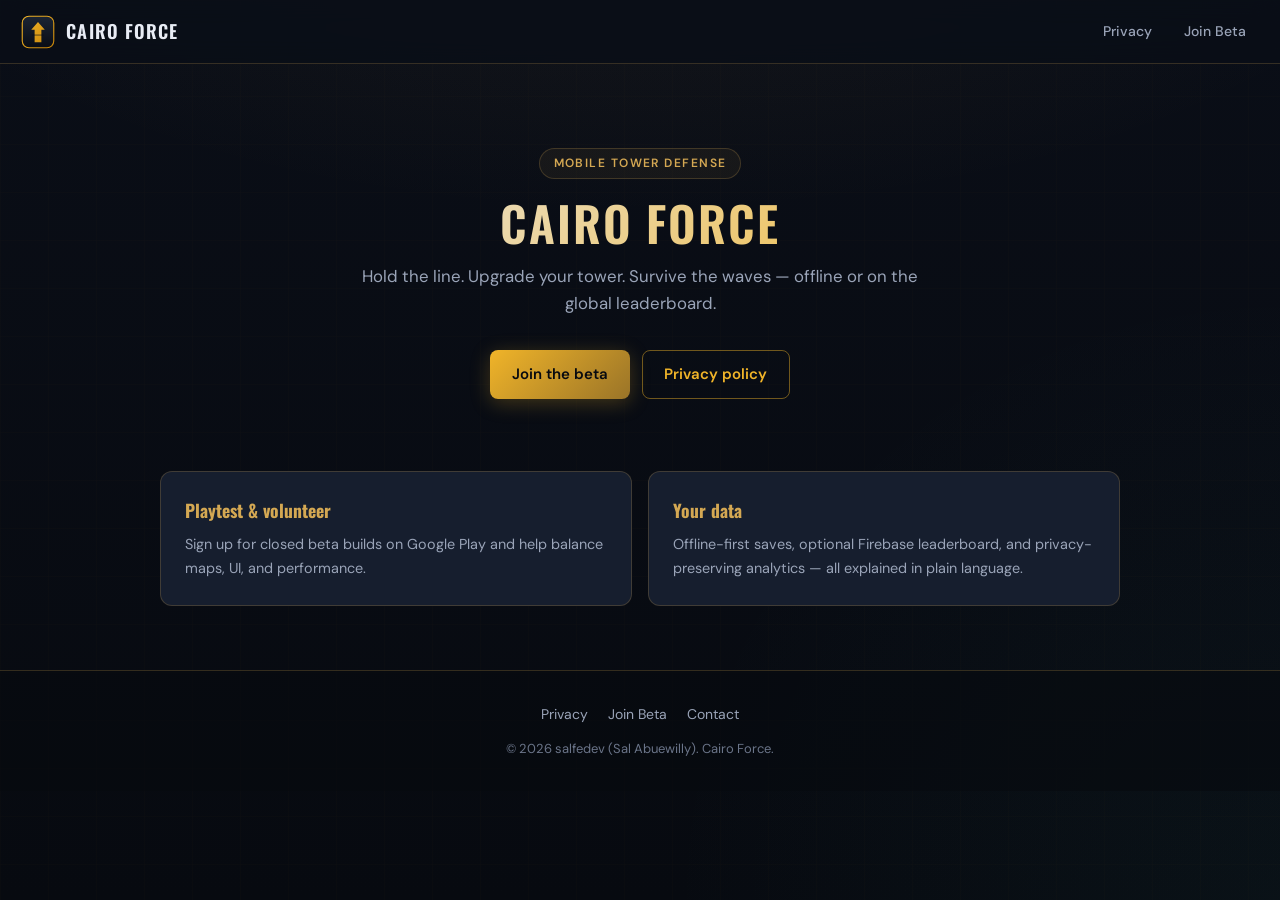
==== cairo-force/index.html @ aac66200 "Deploy Cairo Force landing and join-beta signup pages." ====
<!DOCTYPE html>
<html lang="en">
<head>
  <meta charset="utf-8">
  <meta name="viewport" content="width=device-width, initial-scale=1">
  <meta name="description" content="Cairo Force — tactical tower defense for Android. Privacy policy and beta signup.">
  <title>Cairo Force</title>
  <link rel="stylesheet" href="css/cairo-force.css">
  <link rel="icon" href="assets/logo-mark.svg" type="image/svg+xml">
</head>
<body>
  <a class="skip-link" href="#main">Skip to content</a>

  <header class="site-header">
    <a class="site-brand" href="index.html">
      <img src="assets/logo-mark.svg" alt="" width="36" height="36">
      <span>Cairo Force</span>
    </a>
    <nav class="site-nav" aria-label="Primary">
      <a href="privacy.html">Privacy</a>
      <a href="join-beta.html">Join Beta</a>
    </nav>
  </header>

  <main id="main">
    <section class="hero">
      <p class="hero-badge">Mobile tower defense</p>
      <h1>Cairo Force</h1>
      <p class="subtitle">Hold the line. Upgrade your tower. Survive the waves — offline or on the global leaderboard.</p>
      <div class="landing-actions">
        <a class="btn btn-primary" href="join-beta.html">Join the beta</a>
        <a class="btn btn-secondary" href="privacy.html">Privacy policy</a>
      </div>
    </section>

    <div class="landing-card-grid">
      <a class="landing-card" href="join-beta.html">
        <h2>Playtest &amp; volunteer</h2>
        <p>Sign up for closed beta builds on Google Play and help balance maps, UI, and performance.</p>
      </a>
      <a class="landing-card" href="privacy.html">
        <h2>Your data</h2>
        <p>Offline-first saves, optional Firebase leaderboard, and privacy-preserving analytics — all explained in plain language.</p>
      </a>
    </div>
  </main>

  <footer class="site-footer">
    <nav aria-label="Footer">
      <a href="privacy.html">Privacy</a>
      <a href="join-beta.html">Join Beta</a>
      <a href="mailto:sal.abuewilly@gmail.com">Contact</a>
    </nav>
    <p class="copy">&copy; 2026 salfedev (Sal Abuewilly). Cairo Force.</p>
  </footer>
</body>
</html>
---- cairo-force/css/cairo-force.css ----
/* Cairo Force — public web design system
   Mobile-first · dark tactical · desert gold accents */

@import url("https://fonts.googleapis.com/css2?family=DM+Sans:ital,opsz,wght@0,9..40,400;0,9..40,500;0,9..40,600;0,9..40,700;1,9..40,400&family=Oswald:wght@500;600&display=swap");

:root {
  --cf-bg-deep: #070a10;
  --cf-bg: #0a0e17;
  --cf-bg-raised: #121824;
  --cf-bg-card: #161e2e;
  --cf-border: rgba(212, 168, 83, 0.22);
  --cf-border-strong: rgba(240, 180, 41, 0.45);
  --cf-gold: #d4a853;
  --cf-gold-bright: #f0b429;
  --cf-gold-dim: #9a7428;
  --cf-text: #e8ecf4;
  --cf-text-muted: #9aa4b8;
  --cf-text-dim: #6b7589;
  --cf-accent-cyan: #4ecdc4;
  --cf-danger: #e05d5d;
  --cf-success: #5cb87a;
  --cf-focus: #f0b429;
  --cf-radius: 12px;
  --cf-radius-sm: 8px;
  --cf-shadow: 0 16px 48px rgba(0, 0, 0, 0.45);
  --cf-header-h: 64px;
  --cf-font: "DM Sans", system-ui, -apple-system, "Segoe UI", sans-serif;
  --cf-display: "Oswald", "DM Sans", sans-serif;
  --cf-max: 720px;
  --cf-wide: 960px;
}

*, *::before, *::after { box-sizing: border-box; }

html {
  scroll-behavior: smooth;
  -webkit-text-size-adjust: 100%;
}

body {
  margin: 0;
  min-height: 100vh;
  font-family: var(--cf-font);
  font-size: 1rem;
  line-height: 1.65;
  color: var(--cf-text);
  background-color: var(--cf-bg-deep);
  background-image:
    radial-gradient(ellipse 120% 80% at 50% -20%, rgba(212, 168, 83, 0.08), transparent 55%),
    radial-gradient(circle at 100% 100%, rgba(78, 205, 196, 0.04), transparent 40%),
    linear-gradient(180deg, var(--cf-bg) 0%, var(--cf-bg-deep) 100%);
  background-attachment: fixed;
}

/* Tactical grid overlay */
body::before {
  content: "";
  position: fixed;
  inset: 0;
  pointer-events: none;
  opacity: 0.035;
  background-image:
    linear-gradient(rgba(212, 168, 83, 0.5) 1px, transparent 1px),
    linear-gradient(90deg, rgba(212, 168, 83, 0.5) 1px, transparent 1px);
  background-size: 48px 48px;
  z-index: 0;
}

.skip-link {
  position: absolute;
  top: -100%;
  left: 16px;
  z-index: 9999;
  padding: 0.75rem 1.25rem;
  background: var(--cf-gold-bright);
  color: var(--cf-bg-deep);
  font-weight: 600;
  text-decoration: none;
  border-radius: var(--cf-radius-sm);
}

.skip-link:focus {
  top: 12px;
  outline: 3px solid var(--cf-text);
  outline-offset: 2px;
}

.site-header {
  position: sticky;
  top: 0;
  z-index: 100;
  height: var(--cf-header-h);
  display: flex;
  align-items: center;
  justify-content: space-between;
  padding: 0 1.25rem;
  background: rgba(10, 14, 23, 0.88);
  backdrop-filter: blur(12px);
  -webkit-backdrop-filter: blur(12px);
  border-bottom: 1px solid var(--cf-border);
}

.site-brand {
  display: flex;
  align-items: center;
  gap: 0.65rem;
  text-decoration: none;
  color: var(--cf-text);
}

.site-brand img {
  width: 36px;
  height: 36px;
  flex-shrink: 0;
}

.site-brand span {
  font-family: var(--cf-display);
  font-size: 1.15rem;
  font-weight: 600;
  letter-spacing: 0.06em;
  text-transform: uppercase;
}

.site-nav {
  display: flex;
  gap: 0.35rem;
}

.site-nav a {
  padding: 0.45rem 0.85rem;
  font-size: 0.875rem;
  font-weight: 500;
  color: var(--cf-text-muted);
  text-decoration: none;
  border-radius: var(--cf-radius-sm);
  transition: color 0.15s, background 0.15s;
}

.site-nav a:hover,
.site-nav a[aria-current="page"] {
  color: var(--cf-gold-bright);
  background: rgba(240, 180, 41, 0.08);
}

main {
  position: relative;
  z-index: 1;
  width: min(100% - 2rem, var(--cf-wide));
  margin: 0 auto;
  padding: 2rem 0 4rem;
}

.hero {
  text-align: center;
  padding: 2.5rem 1rem 2rem;
  margin-bottom: 2rem;
}

.hero-badge {
  display: inline-block;
  padding: 0.3rem 0.85rem;
  margin-bottom: 1rem;
  font-size: 0.75rem;
  font-weight: 600;
  letter-spacing: 0.12em;
  text-transform: uppercase;
  color: var(--cf-gold);
  border: 1px solid var(--cf-border);
  border-radius: 999px;
  background: rgba(212, 168, 83, 0.06);
}

.hero h1 {
  margin: 0 0 0.75rem;
  font-family: var(--cf-display);
  font-size: clamp(2rem, 6vw, 3rem);
  font-weight: 600;
  letter-spacing: 0.04em;
  line-height: 1.15;
  text-transform: uppercase;
  background: linear-gradient(135deg, var(--cf-text) 0%, var(--cf-gold-bright) 100%);
  -webkit-background-clip: text;
  background-clip: text;
  -webkit-text-fill-color: transparent;
}

.hero .subtitle {
  margin: 0 auto;
  max-width: 36rem;
  font-size: 1.05rem;
  color: var(--cf-text-muted);
}

.hero .meta {
  margin-top: 1rem;
  font-size: 0.875rem;
  color: var(--cf-text-dim);
}

.card {
  background: var(--cf-bg-card);
  border: 1px solid var(--cf-border);
  border-radius: var(--cf-radius);
  box-shadow: var(--cf-shadow);
  overflow: hidden;
}

.card-inner {
  padding: 1.5rem;
}

@media (min-width: 640px) {
  .card-inner { padding: 2rem 2.25rem; }
}

/* Privacy layout */
.privacy-layout {
  display: grid;
  gap: 1.5rem;
}

@media (min-width: 900px) {
  .privacy-layout {
    grid-template-columns: 200px 1fr;
    align-items: start;
  }
}

.section-nav {
  position: sticky;
  top: calc(var(--cf-header-h) + 1rem);
}

.section-nav ul {
  list-style: none;
  margin: 0;
  padding: 0;
  display: none;
  flex-direction: column;
  gap: 0.15rem;
}

@media (min-width: 900px) {
  .section-nav ul { display: flex; }
}

.section-nav a {
  display: block;
  padding: 0.4rem 0.65rem;
  font-size: 0.8125rem;
  color: var(--cf-text-muted);
  text-decoration: none;
  border-left: 2px solid transparent;
  border-radius: 0 var(--cf-radius-sm) var(--cf-radius-sm) 0;
  transition: color 0.15s, border-color 0.15s, background 0.15s;
}

.section-nav a:hover,
.section-nav a.is-active {
  color: var(--cf-gold-bright);
  border-left-color: var(--cf-gold-bright);
  background: rgba(240, 180, 41, 0.06);
}

/* Mobile accordion nav */
.section-nav-toggle {
  display: flex;
  width: 100%;
  align-items: center;
  justify-content: space-between;
  padding: 0.85rem 1rem;
  font-family: var(--cf-font);
  font-size: 0.9rem;
  font-weight: 600;
  color: var(--cf-text);
  background: var(--cf-bg-raised);
  border: 1px solid var(--cf-border);
  border-radius: var(--cf-radius-sm);
  cursor: pointer;
}

.section-nav-toggle svg {
  width: 18px;
  height: 18px;
  transition: transform 0.2s;
}

.section-nav.is-open .section-nav-toggle svg {
  transform: rotate(180deg);
}

.section-nav.is-open ul {
  display: flex;
  margin-top: 0.5rem;
  padding: 0.5rem;
  background: var(--cf-bg-raised);
  border: 1px solid var(--cf-border);
  border-radius: var(--cf-radius-sm);
}

@media (min-width: 900px) {
  .section-nav-toggle { display: none; }
}

.policy-content section {
  scroll-margin-top: calc(var(--cf-header-h) + 1rem);
  padding: 1.5rem 0;
  border-bottom: 1px solid rgba(212, 168, 83, 0.1);
}

.policy-content section:last-child {
  border-bottom: none;
  padding-bottom: 0;
}

.policy-content h2 {
  margin: 0 0 0.85rem;
  font-family: var(--cf-display);
  font-size: 1.25rem;
  font-weight: 600;
  letter-spacing: 0.03em;
  color: var(--cf-gold);
}

.policy-content p,
.policy-content li {
  color: var(--cf-text-muted);
}

.policy-content ul {
  margin: 0.5rem 0 1rem;
  padding-left: 1.25rem;
}

.policy-content li { margin-bottom: 0.35rem; }

.policy-content a {
  color: var(--cf-gold-bright);
  text-decoration: underline;
  text-underline-offset: 2px;
}

.policy-content a:hover { color: var(--cf-text); }

.policy-content code {
  padding: 0.15rem 0.4rem;
  font-size: 0.85em;
  background: rgba(0, 0, 0, 0.35);
  border-radius: 4px;
  color: var(--cf-accent-cyan);
}

.cta-inline {
  margin-top: 2rem;
  padding: 1.25rem;
  text-align: center;
  background: rgba(212, 168, 83, 0.06);
  border: 1px solid var(--cf-border);
  border-radius: var(--cf-radius-sm);
}

.cta-inline p {
  margin: 0 0 0.75rem;
  color: var(--cf-text-muted);
}

/* Buttons */
.btn {
  display: inline-flex;
  align-items: center;
  justify-content: center;
  gap: 0.4rem;
  padding: 0.7rem 1.35rem;
  font-family: var(--cf-font);
  font-size: 0.9375rem;
  font-weight: 600;
  text-decoration: none;
  border: none;
  border-radius: var(--cf-radius-sm);
  cursor: pointer;
  transition: transform 0.12s, box-shadow 0.15s, background 0.15s;
}

.btn:active { transform: scale(0.98); }

.btn-primary {
  color: var(--cf-bg-deep);
  background: linear-gradient(135deg, var(--cf-gold-bright), var(--cf-gold-dim));
  box-shadow: 0 4px 20px rgba(240, 180, 41, 0.25);
}

.btn-primary:hover {
  box-shadow: 0 6px 28px rgba(240, 180, 41, 0.35);
}

.btn-secondary {
  color: var(--cf-gold-bright);
  background: transparent;
  border: 1px solid var(--cf-border-strong);
}

.btn-secondary:hover {
  background: rgba(240, 180, 41, 0.08);
}

.btn:disabled {
  opacity: 0.55;
  cursor: not-allowed;
  transform: none;
}

/* Landing */
.landing-actions {
  display: flex;
  flex-wrap: wrap;
  gap: 0.75rem;
  justify-content: center;
  margin-top: 2rem;
}

.landing-card-grid {
  display: grid;
  gap: 1rem;
  margin-top: 2.5rem;
}

@media (min-width: 560px) {
  .landing-card-grid { grid-template-columns: 1fr 1fr; }
}

.landing-card {
  padding: 1.5rem;
  background: var(--cf-bg-card);
  border: 1px solid var(--cf-border);
  border-radius: var(--cf-radius);
  text-decoration: none;
  color: inherit;
  transition: border-color 0.15s, transform 0.15s;
}

.landing-card:hover {
  border-color: var(--cf-border-strong);
  transform: translateY(-2px);
}

.landing-card h2 {
  margin: 0 0 0.5rem;
  font-family: var(--cf-display);
  font-size: 1.1rem;
  color: var(--cf-gold);
}

.landing-card p {
  margin: 0;
  font-size: 0.9rem;
  color: var(--cf-text-muted);
}

/* Forms */
.form-card {
  max-width: var(--cf-max);
  margin: 0 auto;
}

.form-group {
  margin-bottom: 1.25rem;
}

.form-group label,
.field-label {
  display: block;
  margin-bottom: 0.4rem;
  font-size: 0.875rem;
  font-weight: 600;
  color: var(--cf-text);
}

.form-group .hint {
  display: block;
  margin-top: 0.3rem;
  font-size: 0.8125rem;
  color: var(--cf-text-dim);
}

.form-group input[type="email"],
.form-group input[type="text"],
.form-group textarea {
  width: 100%;
  padding: 0.75rem 1rem;
  font-family: var(--cf-font);
  font-size: 1rem;
  color: var(--cf-text);
  background: var(--cf-bg-raised);
  border: 1px solid var(--cf-border);
  border-radius: var(--cf-radius-sm);
  transition: border-color 0.15s, box-shadow 0.15s;
}

.form-group input:focus,
.form-group textarea:focus {
  outline: none;
  border-color: var(--cf-gold);
  box-shadow: 0 0 0 3px rgba(240, 180, 41, 0.15);
}

.form-group textarea {
  min-height: 100px;
  resize: vertical;
}

.form-group.has-error input,
.form-group.has-error textarea {
  border-color: var(--cf-danger);
}

.field-error {
  display: none;
  margin-top: 0.35rem;
  font-size: 0.8125rem;
  color: var(--cf-danger);
}

.form-group.has-error .field-error { display: block; }

.role-toggle {
  display: flex;
  flex-wrap: wrap;
  gap: 0.5rem;
}

.role-toggle input {
  position: absolute;
  opacity: 0;
  pointer-events: none;
}

.role-toggle label {
  padding: 0.55rem 1rem;
  font-size: 0.875rem;
  font-weight: 500;
  color: var(--cf-text-muted);
  background: var(--cf-bg-raised);
  border: 1px solid var(--cf-border);
  border-radius: var(--cf-radius-sm);
  cursor: pointer;
  transition: all 0.15s;
}

.role-toggle input:checked + label {
  color: var(--cf-bg-deep);
  background: var(--cf-gold-bright);
  border-color: var(--cf-gold-bright);
}

.role-toggle input:focus-visible + label {
  outline: 2px solid var(--cf-focus);
  outline-offset: 2px;
}

.checkbox-group {
  display: flex;
  flex-direction: column;
  gap: 0.5rem;
}

.checkbox-row {
  display: flex;
  align-items: center;
  gap: 0.6rem;
  cursor: pointer;
}

.checkbox-row input[type="checkbox"] {
  width: 1.1rem;
  height: 1.1rem;
  accent-color: var(--cf-gold-bright);
}

.consent-row {
  display: flex;
  align-items: flex-start;
  gap: 0.6rem;
  font-size: 0.875rem;
  color: var(--cf-text-muted);
}

.consent-row input { margin-top: 0.2rem; accent-color: var(--cf-gold-bright); }

.consent-row a { color: var(--cf-gold-bright); }

.form-actions {
  margin-top: 1.5rem;
}

.form-status {
  display: none;
  margin-top: 1rem;
  padding: 0.85rem 1rem;
  border-radius: var(--cf-radius-sm);
  font-size: 0.9rem;
}

.form-status.is-visible { display: block; }

.form-status.success {
  color: #b8f0c8;
  background: rgba(92, 184, 122, 0.12);
  border: 1px solid rgba(92, 184, 122, 0.35);
}

.form-status.error {
  color: #f5c0c0;
  background: rgba(224, 93, 93, 0.12);
  border: 1px solid rgba(224, 93, 93, 0.35);
}

/* Footer */
.site-footer {
  position: relative;
  z-index: 1;
  margin-top: auto;
  padding: 2rem 1.25rem;
  text-align: center;
  border-top: 1px solid var(--cf-border);
  background: rgba(7, 10, 16, 0.6);
}

.site-footer nav {
  display: flex;
  flex-wrap: wrap;
  justify-content: center;
  gap: 0.5rem 1.25rem;
  margin-bottom: 0.75rem;
}

.site-footer a {
  font-size: 0.875rem;
  color: var(--cf-text-muted);
  text-decoration: none;
}

.site-footer a:hover { color: var(--cf-gold-bright); }

.site-footer .copy {
  margin: 0;
  font-size: 0.8125rem;
  color: var(--cf-text-dim);
}
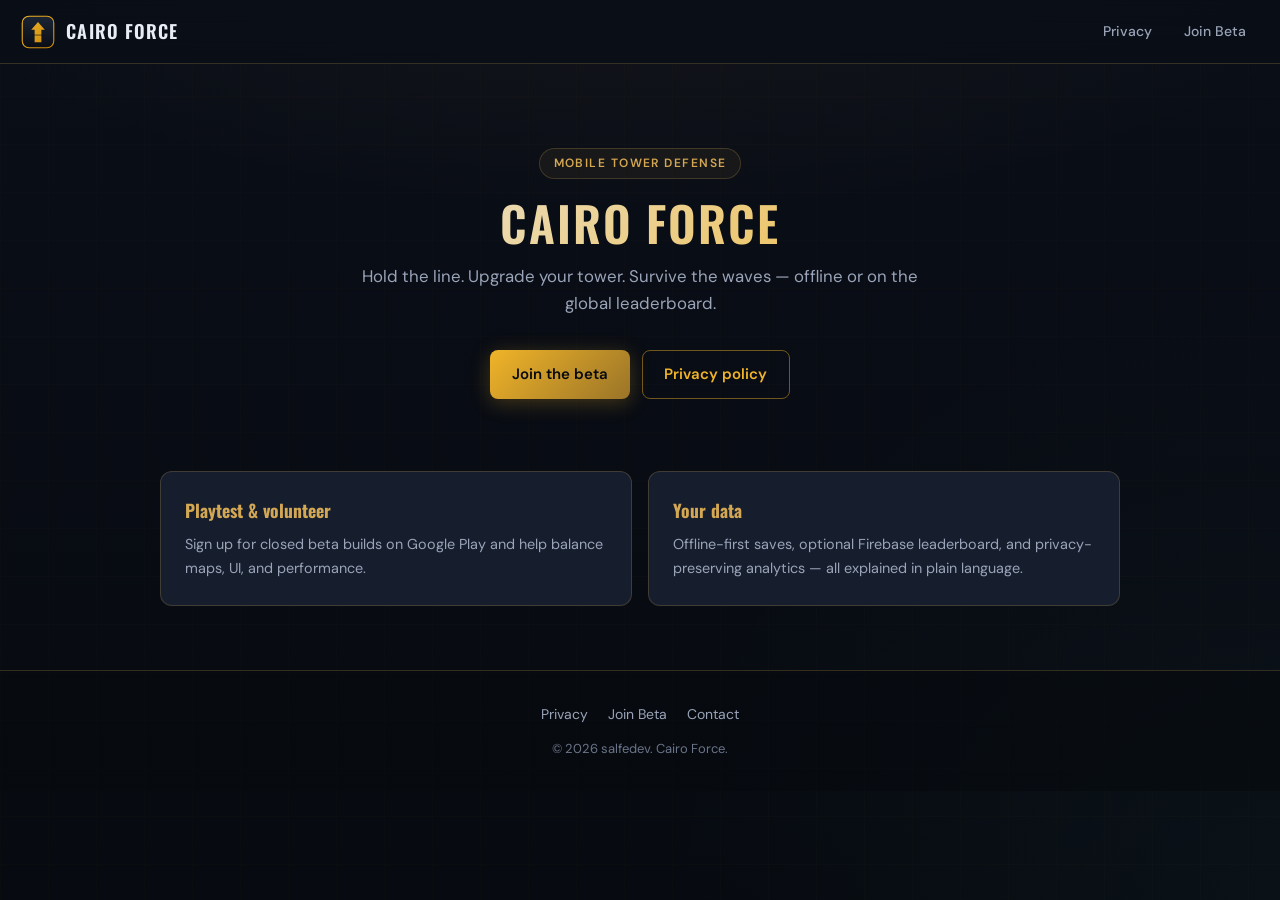
==== commit afa70c91: "Remove developer real name from public pages." ====
--- a/cairo-force/index.html
+++ b/cairo-force/index.html
@@ -51,7 +51,7 @@
       <a href="join-beta.html">Join Beta</a>
       <a href="mailto:sal.abuewilly@gmail.com">Contact</a>
     </nav>
-    <p class="copy">&copy; 2026 salfedev (Sal Abuewilly). Cairo Force.</p>
+    <p class="copy">&copy; 2026 salfedev. Cairo Force.</p>
   </footer>
 </body>
 </html>
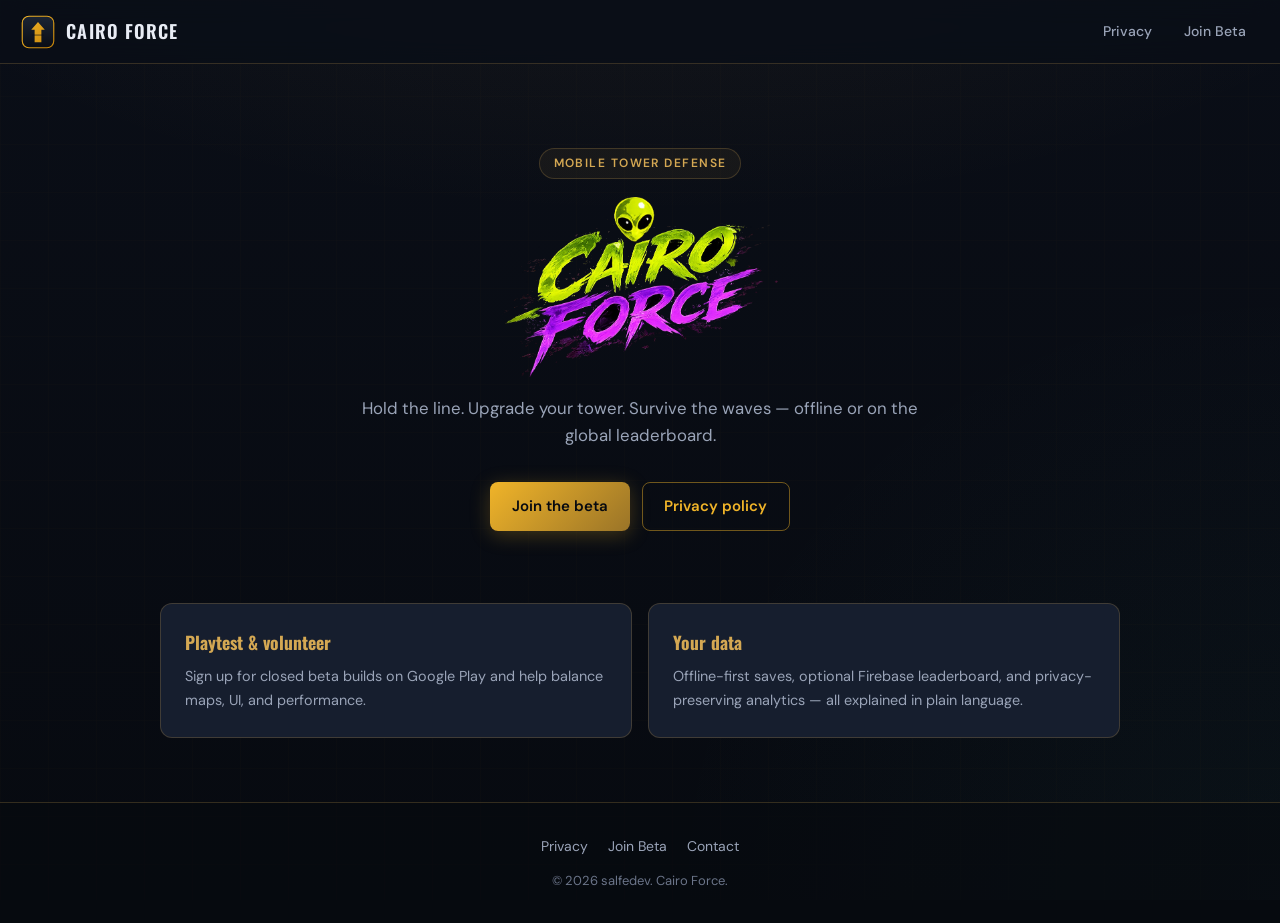
==== commit 9d41b6ca: "Sync Cairo Force web with hero logo" ====
--- a/cairo-force/index.html
+++ b/cairo-force/index.html
@@ -25,7 +25,7 @@
   <main id="main">
     <section class="hero">
       <p class="hero-badge">Mobile tower defense</p>
-      <h1>Cairo Force</h1>
+      <img class="hero-logo" src="assets/menu-logo.png" alt="Cairo Force" width="560" height="280">
       <p class="subtitle">Hold the line. Upgrade your tower. Survive the waves — offline or on the global leaderboard.</p>
       <div class="landing-actions">
         <a class="btn btn-primary" href="join-beta.html">Join the beta</a>
--- a/cairo-force/css/cairo-force.css
+++ b/cairo-force/css/cairo-force.css
@@ -171,6 +171,14 @@
   background: rgba(212, 168, 83, 0.06);
 }
 
+.hero-logo {
+  display: block;
+  width: 100%;
+  max-width: 280px;
+  height: auto;
+  margin: 0 auto 1rem;
+}
+
 .hero h1 {
   margin: 0 0 0.75rem;
   font-family: var(--cf-display);
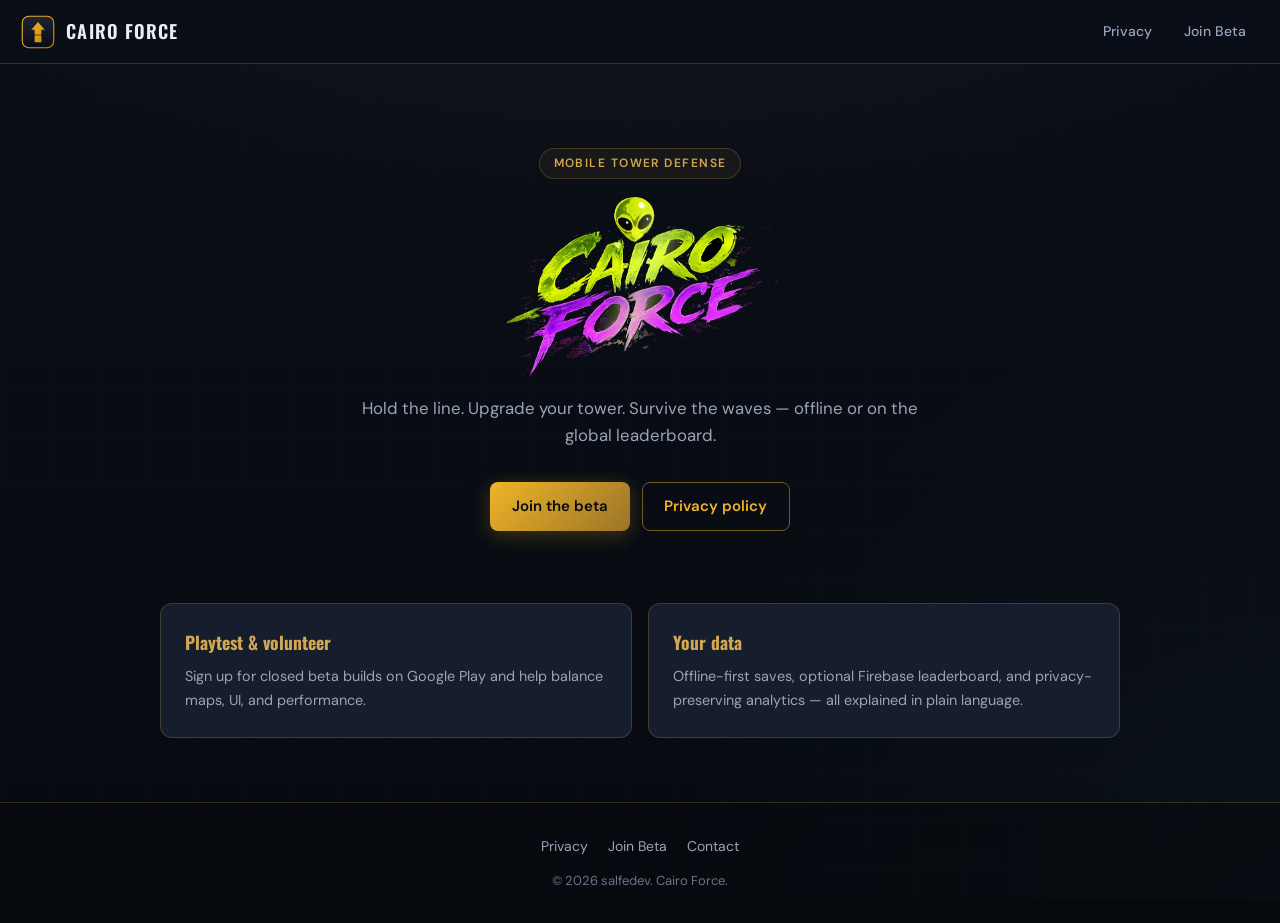
==== commit 8e22b7cf: "Sync Cairo Force web from dark-tower (PLAN-WEB-4 logo gleam, Firestore signup). Co-authored-by: Curs" ====
--- a/cairo-force/index.html
+++ b/cairo-force/index.html
@@ -25,7 +25,10 @@
   <main id="main">
     <section class="hero">
       <p class="hero-badge">Mobile tower defense</p>
-      <img class="hero-logo" src="assets/menu-logo.png" alt="Cairo Force" width="560" height="280">
+      <div class="hero-logo-wrap">
+        <img class="hero-logo" src="assets/menu-logo.png" alt="Cairo Force" width="560" height="280">
+        <span class="hero-logo-shine" aria-hidden="true"></span>
+      </div>
       <p class="subtitle">Hold the line. Upgrade your tower. Survive the waves — offline or on the global leaderboard.</p>
       <div class="landing-actions">
         <a class="btn btn-primary" href="join-beta.html">Join the beta</a>
@@ -53,5 +56,6 @@
     </nav>
     <p class="copy">&copy; 2026 salfedev. Cairo Force.</p>
   </footer>
+  <script src="js/site.js" defer></script>
 </body>
 </html>
--- a/cairo-force/css/cairo-force.css
+++ b/cairo-force/css/cairo-force.css
@@ -28,6 +28,10 @@
   --cf-display: "Oswald", "DM Sans", sans-serif;
   --cf-max: 720px;
   --cf-wide: 960px;
+  /* MainMenu UiGleamFx.attach_to_texture_rect — Color(0.88, 1, 0.58), strength 0.3 */
+  --cf-gleam-rgb: 224, 255, 148;
+  --cf-gleam-cycle: 4.2s;
+  --cf-gleam-sweep-frac: 0.38;
 }
 
 *, *::before, *::after { box-sizing: border-box; }
@@ -171,12 +175,73 @@
   background: rgba(212, 168, 83, 0.06);
 }
 
-.hero-logo {
+.hero-logo-wrap {
+  position: relative;
   display: block;
   width: 100%;
   max-width: 280px;
+  margin: 0 auto 1rem;
+}
+
+.hero-logo-wrap .hero-logo {
+  display: block;
+  width: 100%;
   height: auto;
-  margin: 0 auto 1rem;
+  margin: 0;
+}
+
+/* Alpha-aware sweep — mask matches logo PNG; tint matches in-game gleam shader */
+.hero-logo-shine {
+  position: absolute;
+  inset: 0;
+  pointer-events: none;
+  mask-size: contain;
+  mask-repeat: no-repeat;
+  mask-position: center;
+  -webkit-mask-size: contain;
+  -webkit-mask-repeat: no-repeat;
+  -webkit-mask-position: center;
+  overflow: hidden;
+}
+
+.hero-logo-shine::before {
+  content: "";
+  position: absolute;
+  width: 185%;
+  height: 185%;
+  left: -42%;
+  top: -42%;
+  background: linear-gradient(
+    108deg,
+    transparent 41%,
+    rgba(var(--cf-gleam-rgb), 0.04) 45%,
+    rgba(var(--cf-gleam-rgb), 0.55) 50%,
+    rgba(var(--cf-gleam-rgb), 0.04) 55%,
+    transparent 59%
+  );
+  animation: cf-hero-logo-gleam var(--cf-gleam-cycle) ease-in-out infinite;
+}
+
+@keyframes cf-hero-logo-gleam {
+  0% {
+    transform: translate(-50%, -7%);
+    opacity: 1;
+  }
+  38% {
+    transform: translate(50%, 7%);
+    opacity: 1;
+  }
+  38.01%, 100% {
+    transform: translate(50%, 7%);
+    opacity: 0;
+  }
+}
+
+@media (prefers-reduced-motion: reduce) {
+  .hero-logo-shine::before {
+    animation: none;
+    opacity: 0;
+  }
 }
 
 .hero h1 {
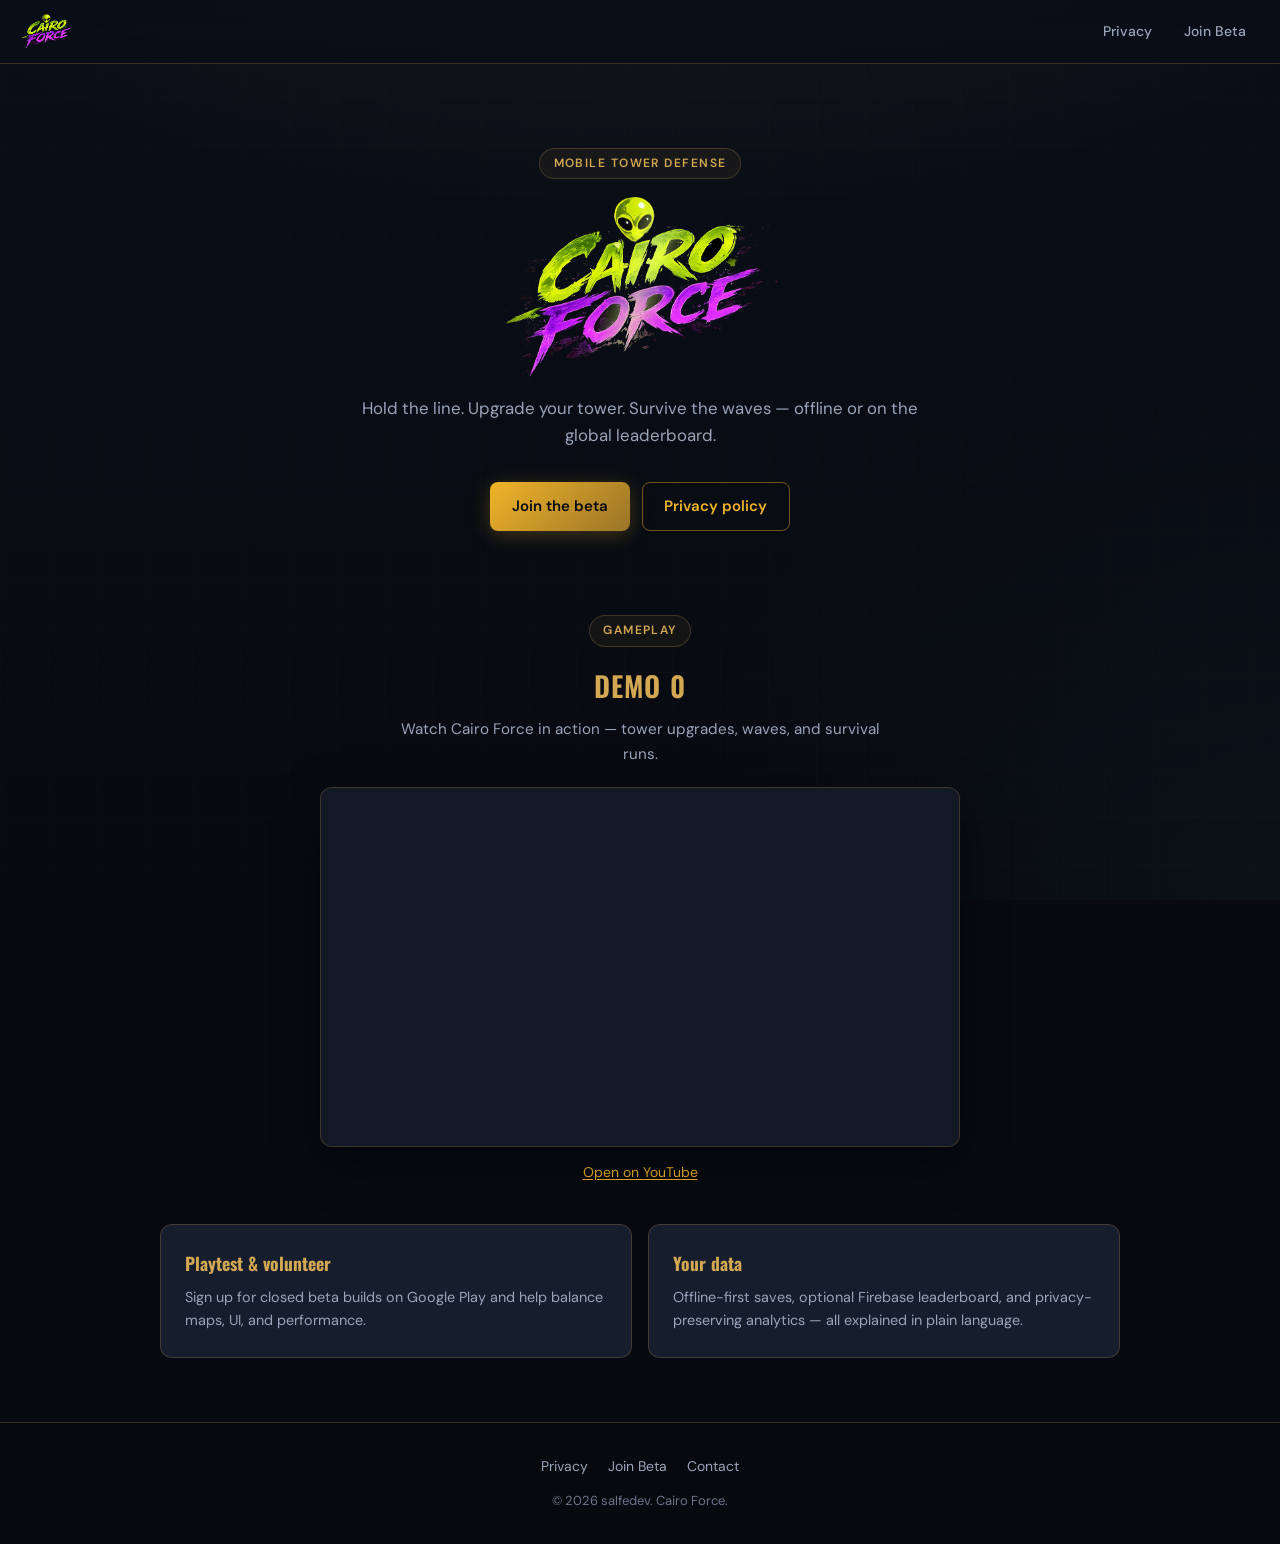
==== commit 3c06c2ba: "Add Demo 0 video embed and nav wordmark on Cairo Force site. Co-authored-by: Cursor <cursoragent@cur" ====
--- a/cairo-force/index.html
+++ b/cairo-force/index.html
@@ -13,8 +13,7 @@
 
   <header class="site-header">
     <a class="site-brand" href="index.html">
-      <img src="assets/logo-mark.svg" alt="" width="36" height="36">
-      <span>Cairo Force</span>
+      <img class="site-brand-logo" src="assets/menu-logo.png" alt="Cairo Force" width="132" height="36">
     </a>
     <nav class="site-nav" aria-label="Primary">
       <a href="privacy.html">Privacy</a>
@@ -34,6 +33,24 @@
         <a class="btn btn-primary" href="join-beta.html">Join the beta</a>
         <a class="btn btn-secondary" href="privacy.html">Privacy policy</a>
       </div>
+    </section>
+
+    <section class="demo-video" aria-labelledby="demo-video-heading">
+      <p class="hero-badge">Gameplay</p>
+      <h2 id="demo-video-heading" class="demo-video-title">Demo 0</h2>
+      <p class="demo-video-lead">Watch Cairo Force in action — tower upgrades, waves, and survival runs.</p>
+      <div class="video-embed">
+        <iframe
+          src="https://www.youtube-nocookie.com/embed/aTmBpwQyE5g"
+          title="Cairo Force — Demo 0 gameplay"
+          allow="accelerometer; autoplay; clipboard-write; encrypted-media; gyroscope; picture-in-picture; web-share"
+          allowfullscreen
+          loading="lazy"
+          referrerpolicy="strict-origin-when-cross-origin"></iframe>
+      </div>
+      <p class="demo-video-meta">
+        <a href="https://www.youtube.com/watch?v=aTmBpwQyE5g" rel="noopener noreferrer" target="_blank">Open on YouTube</a>
+      </p>
     </section>
 
     <div class="landing-card-grid">
--- a/cairo-force/css/cairo-force.css
+++ b/cairo-force/css/cairo-force.css
@@ -118,6 +118,19 @@
   flex-shrink: 0;
 }
 
+.site-brand img.site-brand-logo {
+  width: auto;
+  height: 32px;
+  max-width: min(42vw, 140px);
+  object-fit: contain;
+}
+
+@media (min-width: 480px) {
+  .site-brand img.site-brand-logo {
+    height: 36px;
+  }
+}
+
 .site-brand span {
   font-family: var(--cf-display);
   font-size: 1.15rem;
@@ -530,6 +543,64 @@
   color: var(--cf-text-muted);
 }
 
+.demo-video {
+  margin: 2.5rem 0;
+  text-align: center;
+}
+
+.demo-video-title {
+  margin: 0 0 0.5rem;
+  font-family: var(--cf-display);
+  font-size: clamp(1.35rem, 4vw, 1.75rem);
+  font-weight: 600;
+  letter-spacing: 0.04em;
+  text-transform: uppercase;
+  color: var(--cf-gold);
+}
+
+.demo-video-lead {
+  margin: 0 auto 1.25rem;
+  max-width: 32rem;
+  font-size: 0.95rem;
+  color: var(--cf-text-muted);
+}
+
+.video-embed {
+  position: relative;
+  width: 100%;
+  max-width: 640px;
+  margin: 0 auto;
+  aspect-ratio: 16 / 9;
+  background: var(--cf-bg-raised);
+  border: 1px solid var(--cf-border);
+  border-radius: var(--cf-radius);
+  overflow: hidden;
+  box-shadow: var(--cf-shadow);
+}
+
+.video-embed iframe {
+  position: absolute;
+  inset: 0;
+  width: 100%;
+  height: 100%;
+  border: 0;
+}
+
+.demo-video-meta {
+  margin: 0.85rem 0 0;
+  font-size: 0.875rem;
+}
+
+.demo-video-meta a {
+  color: var(--cf-gold-bright);
+  text-decoration: underline;
+  text-underline-offset: 2px;
+}
+
+.demo-video-meta a:hover {
+  color: var(--cf-text);
+}
+
 /* Forms */
 .form-card {
   max-width: var(--cf-max);
